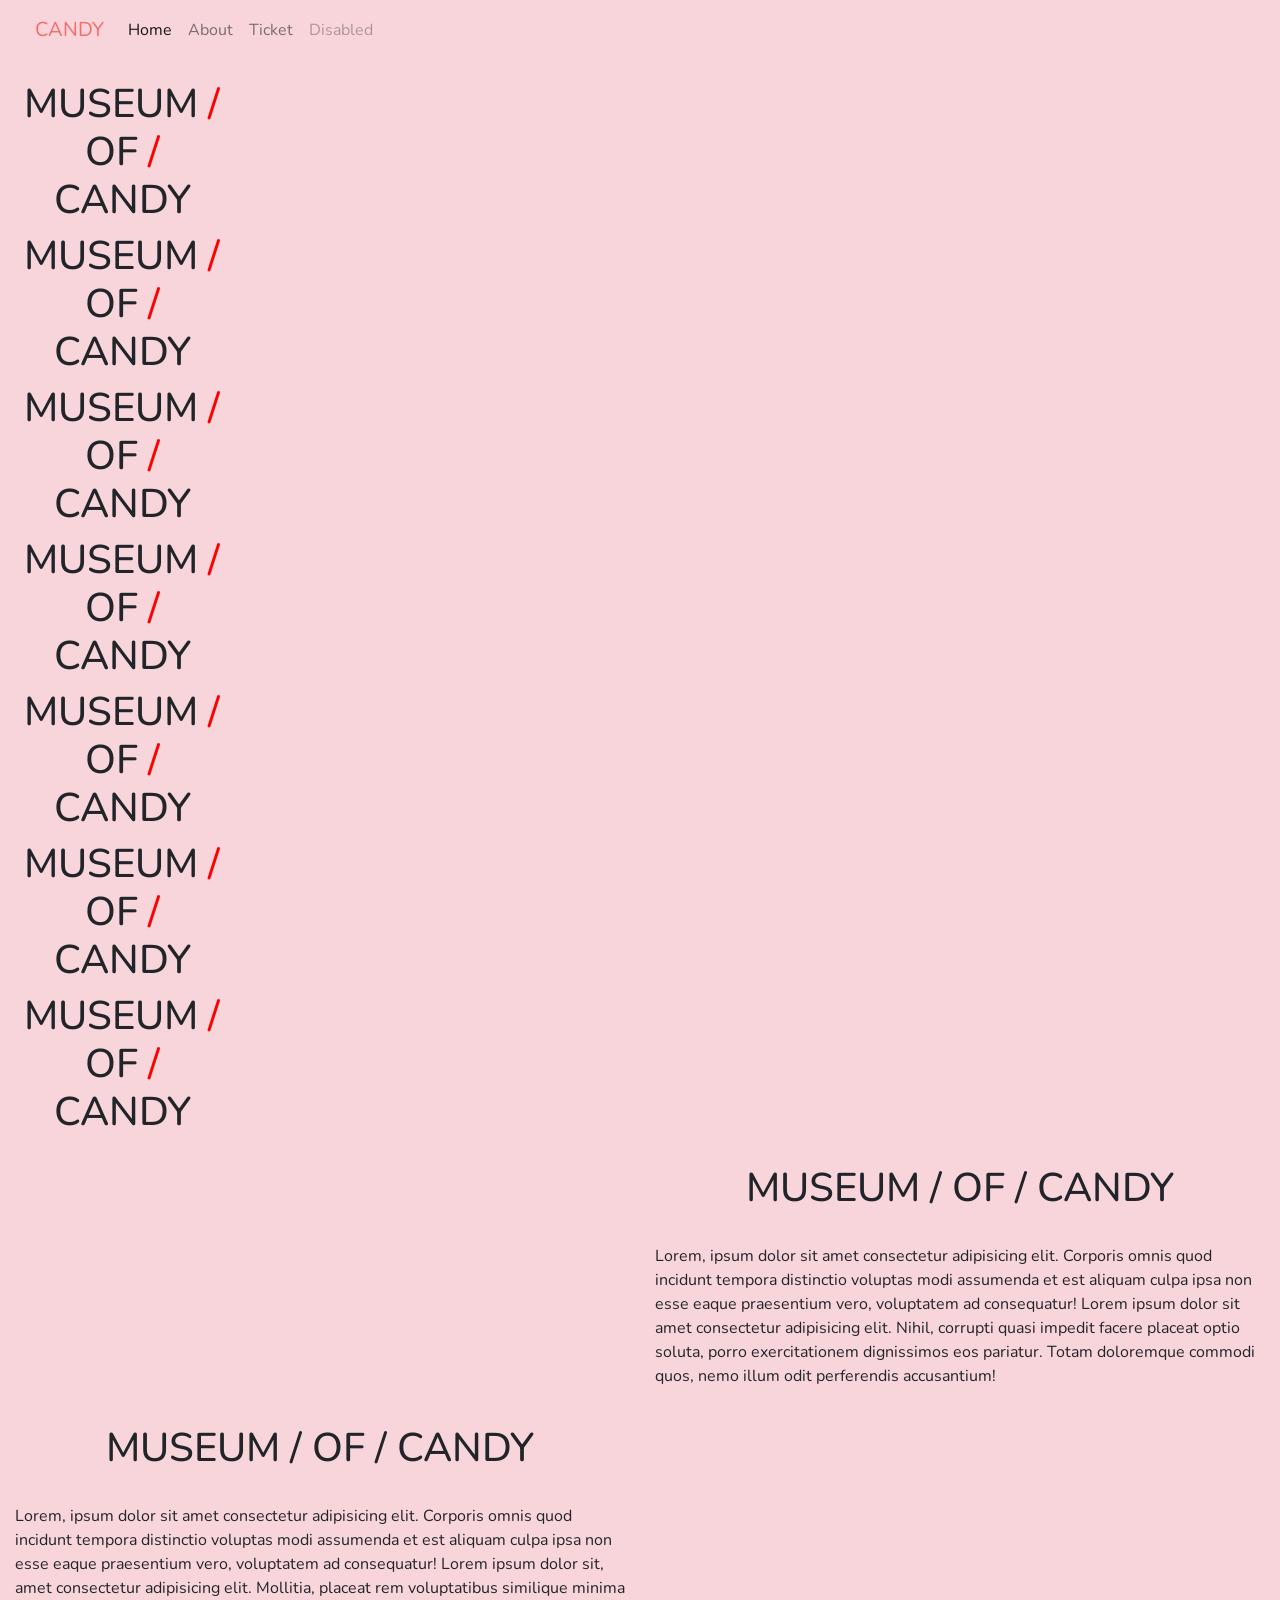
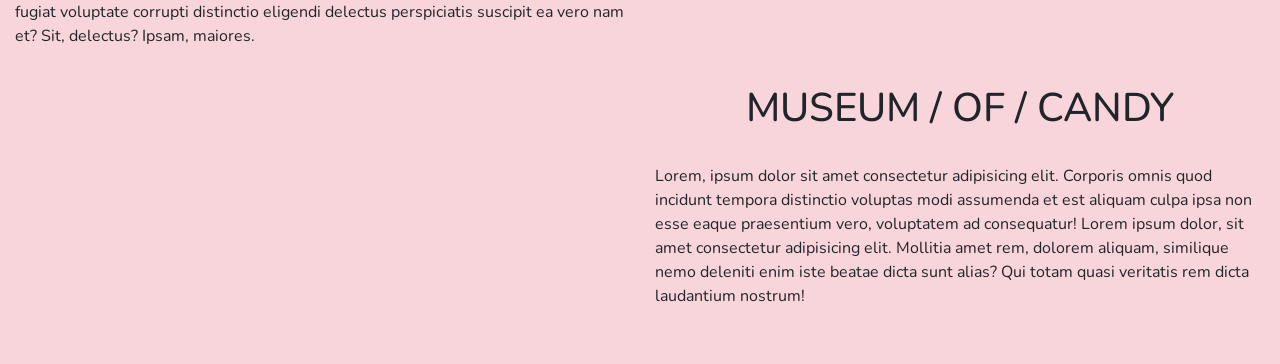
==== index.html @ e91ed73f "first commit" ====
<!doctype html>
<html lang="en">

<head>
  <!-- Required meta tags -->
  <meta charset="utf-8">
  <meta name="viewport" content="width=device-width, initial-scale=1, shrink-to-fit=no">

  <!-- Google Font -->
  <link href="https://fonts.googleapis.com/css?family=Nunito:200,300,400,700" rel="stylesheet">

  <!-- Bootstrap CSS -->
  <link rel="stylesheet" href="https://stackpath.bootstrapcdn.com/bootstrap/4.1.3/css/bootstrap.min.css"
    integrity="sha384-MCw98/SFnGE8fJT3GXwEOngsV7Zt27NXFoaoApmYm81iuXoPkFOJwJ8ERdknLPMO" crossorigin="anonymous">



  <!-- Custom JavaScript -->
  <script src="app.js"></script>

  <title>Museum of Candy</title>
</head>


<body style="font-family: Nunito;">

  <!-- Custom CSS -->
  <link rel="stylesheet" href="app.css">

  <!-- Optional JavaScript -->
  <!-- jQuery first, then Popper.js, then Bootstrap JS -->
  <script src="https://code.jquery.com/jquery-3.3.1.slim.min.js"
    integrity="sha384-q8i/X+965DzO0rT7abK41JStQIAqVgRVzpbzo5smXKp4YfRvH+8abtTE1Pi6jizo"
    crossorigin="anonymous"></script>
  <script src="https://cdnjs.cloudflare.com/ajax/libs/popper.js/1.14.3/umd/popper.min.js"
    integrity="sha384-ZMP7rVo3mIykV+2+9J3UJ46jBk0WLaUAdn689aCwoqbBJiSnjAK/l8WvCWPIPm49"
    crossorigin="anonymous"></script>
  <script src="https://stackpath.bootstrapcdn.com/bootstrap/4.1.3/js/bootstrap.min.js"
    integrity="sha384-ChfqqxuZUCnJSK3+MXmPNIyE6ZbWh2IMqE241rYiqJxyMiZ6OW/JmZQ5stwEULTy"
    crossorigin="anonymous"></script>

  <!-- here is the navigation bar -->
  <nav class="  navbar navbar-expand-lg navbar-light " id="flowcs">
    <div class="container-fluid">
      <a class="navbar-brand " id="textcolor" href="#">CANDY</a>
      <button class="navbar-toggler" type="button" data-toggle="collapse" data-target="#navbarNav"
        aria-controls="navbarNav" aria-expanded="false" aria-label="Toggle navigation">
        <span class="navbar-toggler-icon"></span>
      </button>
      <div class="collapse navbar-collapse" id="navbarNav">
        <ul class="navbar-nav">
          <li class="nav-item">
            <a class="nav-link active" aria-current="page" href="#">Home</a>
          </li>
          <li class="nav-item">
            <a class="nav-link" href="#">About</a>
          </li>
          <li class="nav-item">
            <a class="nav-link" href="#">Ticket</a>
          </li>
          <li class="nav-item">
            <a class="nav-link disabled" href="#" tabindex="-1" aria-disabled="true">Disabled</a>
          </li>
        </ul>
      </div>
    </div>
  </nav>

  <div class="pic">
    <div class="item">
      <div class="no-gutter-row align-items-center">
        <div class="col-6 hide" style="font-size: 400;">
          <h2>MUSEUM <span class="colorred">/</span> OF <span class="colorred">/</span> CANDY</h2>
          <h2>MUSEUM <span class="colorred">/</span> OF <span class="colorred">/</span> CANDY</h2>
          <h2>MUSEUM <span class="colorred">/</span> OF <span class="colorred">/</span> CANDY</h2>
          <h2>MUSEUM <span class="colorred">/</span> OF <span class="colorred">/</span> CANDY</h2>
          <h2>MUSEUM <span class="colorred">/</span> OF <span class="colorred">/</span> CANDY</h2>
          <h2>MUSEUM <span class="colorred">/</span> OF <span class="colorred">/</span> CANDY</h2>
          <h2>MUSEUM <span class="colorred">/</span> OF <span class="colorred">/</span> CANDY</h2>
        </div>
        <img src="imgs/hand2.png" alt="" class="col-6 ">
      </div>
    </div>

    <div class="item">
      <div class="no-gutter-row align-items-center justify-content-center">
        <img src="imgs/gumball.png" alt="" class="col-6 ">
        <div class="col-6 c12" style="font-size: 400;">
          <h2>MUSEUM / OF / CANDY</h2>
          <img class="lolli" src="imgs/lolli_icon.png" alt="">
          <p class="pt">Lorem, ipsum dolor sit amet consectetur adipisicing elit. Corporis omnis quod incidunt tempora
            distinctio
            voluptas modi assumenda et est aliquam culpa ipsa non esse eaque praesentium vero, voluptatem ad
            consequatur!
            Lorem ipsum dolor sit amet consectetur adipisicing elit. Nihil, corrupti quasi impedit facere placeat optio
            soluta, porro exercitationem dignissimos eos pariatur. Totam doloremque commodi quos, nemo illum odit
            perferendis accusantium!
          </p>
        </div>
      </div>
    </div>


    <div class="item">
      <div class="no-gutter-row align-items-center justify-content-center">
        <div class="col-6 c12" style="font-size: 400;">
          <h2>MUSEUM / OF / CANDY</h2>
          <img class="lolli" src="imgs/lolli_icon.png" alt="">
          <p class="pt">Lorem, ipsum dolor sit amet consectetur adipisicing elit. Corporis omnis quod incidunt tempora
            distinctio
            voluptas modi assumenda et est aliquam culpa ipsa non esse eaque praesentium vero, voluptatem ad
            consequatur!
            Lorem ipsum dolor sit, amet consectetur adipisicing elit. Mollitia, placeat rem voluptatibus similique
            minima fugiat voluptate corrupti distinctio eligendi delectus perspiciatis suscipit ea vero nam et? Sit,
            delectus? Ipsam, maiores.
          </p>
        </div>
        <img src="imgs/milk.png" alt="" class="col-6 ">
      </div>
    </div>

    <div class="item">
      <div class="no-gutter-row align-items-center justify-content-center">
        <img src="imgs/sprinkles.png" alt="" class="col-6 ">
        <div class="col-6 " style="font-size: 400;">
          <h2>MUSEUM / OF / CANDY</h2>
          <img class="lolli" src="imgs/lolli_icon.png" alt="">
          <p class="pt">Lorem, ipsum dolor sit amet consectetur adipisicing elit. Corporis omnis quod
            incidunt tempora
            distinctio
            voluptas modi assumenda et est aliquam culpa ipsa non esse eaque praesentium vero, voluptatem ad
            consequatur!
            Lorem ipsum dolor, sit amet consectetur adipisicing elit. Mollitia amet rem, dolorem aliquam, similique nemo
            deleniti enim iste beatae dicta sunt alias? Qui totam quasi veritatis rem dicta laudantium nostrum!

          </p>
        </div>
      </div>
    </div>
  </div>









</body>

</html>
---- app.css ----
body {
    background-color: rgb(248, 213, 219);
    /* height: 2000px; */
    margin: 0;
}

#flowcs {
    position: fixed;
    top: 0;
    z-index: 9999;
    width: 100%;
    padding: 10px 20px;
    background-color: rgb(248, 213, 219);
    /* 初始白色 */
    transition: background-color 0.5s linear;
    /* 平滑過渡顏色 */

}

#textcolor {
    color: rgb(250, 105, 105);
    transition: color 0.5s linear;
}

.navbar-nav .nav-link {
    color: black;
    transition: background-color 0.3s ease, color 0.3s ease;
    border-radius: 5px;
    padding: 5px 10px;
}

.navbar-nav .nav-link:hover {
    background-color: #ec4899;
    /* 粉色 */
    color: white;
}

/* 父容器 */
.pic {
    display: flex;
    flex-wrap: wrap;
    gap: 20px;
    /* 組間距離 */
    margin-top: 80px;
    margin-bottom: 40px;
}

/* 每個子項目 */
.pic .item {
    display: flex;
    text-align: center;
    align-items: center;
}

.pic .item img {
    width: 40%;
}

.pic .item h2 {
    font-size: 40px;
}

.pt {
    text-align: left;
}

.no-gutter-row {
    display: flex;
    flex-wrap: wrap;
    margin-left: 0;
    /* 取消負邊距 */
    margin-right: 0;
    /* 取消負邊距 */
}

.no-gutter-row>[class*='col-'] {
    padding-left: 15px;
    /* 保留欄位左右間距 */
    padding-right: 15px;
}

.lolli {
    width: 20% !important;
    height: auto;
}

.colorred {
    color: red;
}

@media (max-width:576px) {

    .hide {
        display: none;
    }

    .pic .item h2 {
        font-size: 2vmin;
    }

    .col-6 {
        width: 100% !important;
        /* 強制寬度 100% */
        max-width: 100% !important;
    }

    .lolli {
        display: none;
    }

    .no-gutter-row>div {
        order: 1;

    }

    /* 圖片永遠在下 */
    .no-gutter-row>img {
        order: 2;
    }


}

@media (max-width:768px) {

    .hide {
        display: none;
    }

    .pic .item h2 {
        font-size: 3vmin;
    }

    .col-6 {
        width: 100% !important;
        /* 強制寬度 100% */
        max-width: 100% !important;
    }

    .lolli {
        display: none;
    }

    .no-gutter-row>div {
        order: 1;

    }

    /* 圖片永遠在下 */
    .no-gutter-row>img {
        order: 2;
    }

}
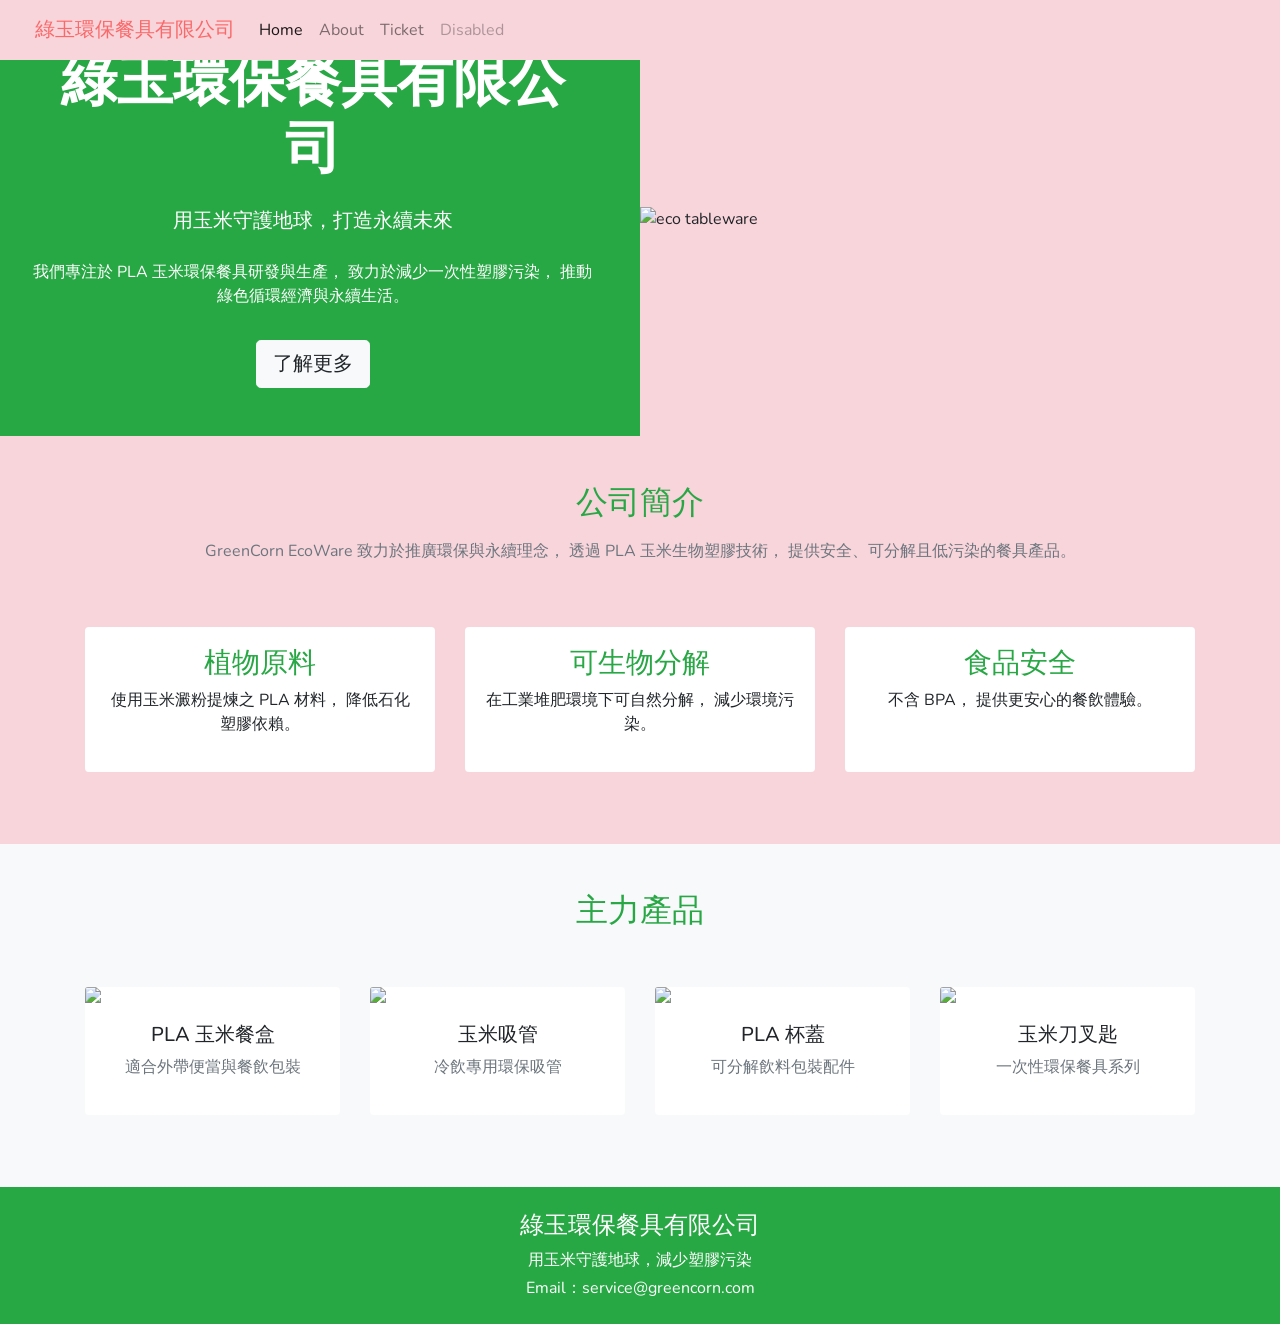
==== commit 41f5d887: "web" ====
--- a/index.html
+++ b/index.html
@@ -42,7 +42,7 @@
   <!-- here is the navigation bar -->
   <nav class="  navbar navbar-expand-lg navbar-light " id="flowcs">
     <div class="container-fluid">
-      <a class="navbar-brand " id="textcolor" href="#">CANDY</a>
+      <a class="navbar-brand " id="textcolor" href="#">綠玉環保餐具有限公司</a>
       <button class="navbar-toggler" type="button" data-toggle="collapse" data-target="#navbarNav"
         aria-controls="navbarNav" aria-expanded="false" aria-label="Toggle navigation">
         <span class="navbar-toggler-icon"></span>
@@ -66,86 +66,168 @@
     </div>
   </nav>
 
-  <div class="pic">
-    <div class="item">
-      <div class="no-gutter-row align-items-center">
-        <div class="col-6 hide" style="font-size: 400;">
-          <h2>MUSEUM <span class="colorred">/</span> OF <span class="colorred">/</span> CANDY</h2>
-          <h2>MUSEUM <span class="colorred">/</span> OF <span class="colorred">/</span> CANDY</h2>
-          <h2>MUSEUM <span class="colorred">/</span> OF <span class="colorred">/</span> CANDY</h2>
-          <h2>MUSEUM <span class="colorred">/</span> OF <span class="colorred">/</span> CANDY</h2>
-          <h2>MUSEUM <span class="colorred">/</span> OF <span class="colorred">/</span> CANDY</h2>
-          <h2>MUSEUM <span class="colorred">/</span> OF <span class="colorred">/</span> CANDY</h2>
-          <h2>MUSEUM <span class="colorred">/</span> OF <span class="colorred">/</span> CANDY</h2>
-        </div>
-        <img src="imgs/hand2.png" alt="" class="col-6 ">
-      </div>
-    </div>
-
-    <div class="item">
-      <div class="no-gutter-row align-items-center justify-content-center">
-        <img src="imgs/gumball.png" alt="" class="col-6 ">
-        <div class="col-6 c12" style="font-size: 400;">
-          <h2>MUSEUM / OF / CANDY</h2>
-          <img class="lolli" src="imgs/lolli_icon.png" alt="">
-          <p class="pt">Lorem, ipsum dolor sit amet consectetur adipisicing elit. Corporis omnis quod incidunt tempora
-            distinctio
-            voluptas modi assumenda et est aliquam culpa ipsa non esse eaque praesentium vero, voluptatem ad
-            consequatur!
-            Lorem ipsum dolor sit amet consectetur adipisicing elit. Nihil, corrupti quasi impedit facere placeat optio
-            soluta, porro exercitationem dignissimos eos pariatur. Totam doloremque commodi quos, nemo illum odit
-            perferendis accusantium!
-          </p>
-        </div>
-      </div>
-    </div>
-
-
-    <div class="item">
-      <div class="no-gutter-row align-items-center justify-content-center">
-        <div class="col-6 c12" style="font-size: 400;">
-          <h2>MUSEUM / OF / CANDY</h2>
-          <img class="lolli" src="imgs/lolli_icon.png" alt="">
-          <p class="pt">Lorem, ipsum dolor sit amet consectetur adipisicing elit. Corporis omnis quod incidunt tempora
-            distinctio
-            voluptas modi assumenda et est aliquam culpa ipsa non esse eaque praesentium vero, voluptatem ad
-            consequatur!
-            Lorem ipsum dolor sit, amet consectetur adipisicing elit. Mollitia, placeat rem voluptatibus similique
-            minima fugiat voluptate corrupti distinctio eligendi delectus perspiciatis suscipit ea vero nam et? Sit,
-            delectus? Ipsam, maiores.
-          </p>
-        </div>
-        <img src="imgs/milk.png" alt="" class="col-6 ">
-      </div>
-    </div>
-
-    <div class="item">
-      <div class="no-gutter-row align-items-center justify-content-center">
-        <img src="imgs/sprinkles.png" alt="" class="col-6 ">
-        <div class="col-6 " style="font-size: 400;">
-          <h2>MUSEUM / OF / CANDY</h2>
-          <img class="lolli" src="imgs/lolli_icon.png" alt="">
-          <p class="pt">Lorem, ipsum dolor sit amet consectetur adipisicing elit. Corporis omnis quod
-            incidunt tempora
-            distinctio
-            voluptas modi assumenda et est aliquam culpa ipsa non esse eaque praesentium vero, voluptatem ad
-            consequatur!
-            Lorem ipsum dolor, sit amet consectetur adipisicing elit. Mollitia amet rem, dolorem aliquam, similique nemo
-            deleniti enim iste beatae dicta sunt alias? Qui totam quasi veritatis rem dicta laudantium nostrum!
-
-          </p>
-        </div>
-      </div>
-    </div>
-  </div>
-
-
-
-
-
-
-
-
+  <!-- Hero Section -->
+  <section class="container-fluid px-0">
+    <div class="row align-items-center">
+
+      <div class="col-lg-6 text-center text-white bg-success p-5">
+        <h1 class="display-4 font-weight-bold">綠玉環保餐具有限公司</h1>
+        <p class="lead mt-4">
+          用玉米守護地球，打造永續未來
+        </p>
+
+        <p class="mt-4">
+          我們專注於 PLA 玉米環保餐具研發與生產，
+          致力於減少一次性塑膠污染，
+          推動綠色循環經濟與永續生活。
+        </p>
+
+        <button class="btn btn-light btn-lg mt-3">
+          了解更多
+        </button>
+      </div>
+
+      <div class="col-lg-6 px-0">
+        <img class="img-fluid"
+          src="https://images.unsplash.com/photo-1495474472287-4d71bcdd2085?auto=format&fit=crop&w=1200&q=80"
+          alt="eco tableware">
+      </div>
+
+    </div>
+  </section>
+
+  <!-- Company Introduction -->
+  <section class="container py-5">
+
+    <div class="row text-center mb-5">
+      <div class="col">
+        <h2 class="display-5 text-success">公司簡介</h2>
+        <p class="mt-3 text-muted">
+          GreenCorn EcoWare 致力於推廣環保與永續理念，
+          透過 PLA 玉米生物塑膠技術，
+          提供安全、可分解且低污染的餐具產品。
+        </p>
+      </div>
+    </div>
+
+    <div class="row">
+
+      <div class="col-md-4 text-center mb-4">
+        <div class="card shadow border-0 h-100">
+          <div class="card-body">
+            <h3 class="text-success">植物原料</h3>
+            <p>
+              使用玉米澱粉提煉之 PLA 材料，
+              降低石化塑膠依賴。
+            </p>
+          </div>
+        </div>
+      </div>
+
+      <div class="col-md-4 text-center mb-4">
+        <div class="card shadow border-0 h-100">
+          <div class="card-body">
+            <h3 class="text-success">可生物分解</h3>
+            <p>
+              在工業堆肥環境下可自然分解，
+              減少環境污染。
+            </p>
+          </div>
+        </div>
+      </div>
+
+      <div class="col-md-4 text-center mb-4">
+        <div class="card shadow border-0 h-100">
+          <div class="card-body">
+            <h3 class="text-success">食品安全</h3>
+            <p>
+              不含 BPA，
+              提供更安心的餐飲體驗。
+            </p>
+          </div>
+        </div>
+      </div>
+
+    </div>
+  </section>
+
+  <!-- Products -->
+  <section class="container-fluid bg-light py-5">
+
+    <div class="container">
+
+      <div class="row text-center mb-5">
+        <div class="col">
+          <h2 class="display-5 text-success">主力產品</h2>
+        </div>
+      </div>
+
+      <div class="row">
+
+        <div class="col-md-3 mb-4">
+          <div class="card border-0 shadow h-100">
+            <img class="card-img-top"
+              src="https://images.unsplash.com/photo-1520607162513-77705c0f0d4a?auto=format&fit=crop&w=800&q=80">
+            <div class="card-body text-center">
+              <h5>PLA 玉米餐盒</h5>
+              <p class="text-muted">適合外帶便當與餐飲包裝</p>
+            </div>
+          </div>
+        </div>
+
+        <div class="col-md-3 mb-4">
+          <div class="card border-0 shadow h-100">
+            <img class="card-img-top"
+              src="https://images.unsplash.com/photo-1513558161293-cdaf765ed2fd?auto=format&fit=crop&w=800&q=80">
+            <div class="card-body text-center">
+              <h5>玉米吸管</h5>
+              <p class="text-muted">冷飲專用環保吸管</p>
+            </div>
+          </div>
+        </div>
+
+        <div class="col-md-3 mb-4">
+          <div class="card border-0 shadow h-100">
+            <img class="card-img-top"
+              src="https://images.unsplash.com/photo-1504754524776-8f4f37790ca0?auto=format&fit=crop&w=800&q=80">
+            <div class="card-body text-center">
+              <h5>PLA 杯蓋</h5>
+              <p class="text-muted">可分解飲料包裝配件</p>
+            </div>
+          </div>
+        </div>
+
+        <div class="col-md-3 mb-4">
+          <div class="card border-0 shadow h-100">
+            <img class="card-img-top"
+              src="https://images.unsplash.com/photo-1490645935967-10de6ba17061?auto=format&fit=crop&w=800&q=80">
+            <div class="card-body text-center">
+              <h5>玉米刀叉匙</h5>
+              <p class="text-muted">一次性環保餐具系列</p>
+            </div>
+          </div>
+        </div>
+
+      </div>
+
+    </div>
+
+  </section>
+
+  <!-- Footer -->
+  <footer class="bg-success text-white text-center py-4">
+
+    <h4>綠玉環保餐具有限公司</h4>
+
+    <p class="mb-1">
+      用玉米守護地球，減少塑膠污染
+    </p>
+
+    <p class="mb-0">
+      Email：service@greencorn.com
+    </p>
+
+  </footer>
 
 </body>
 
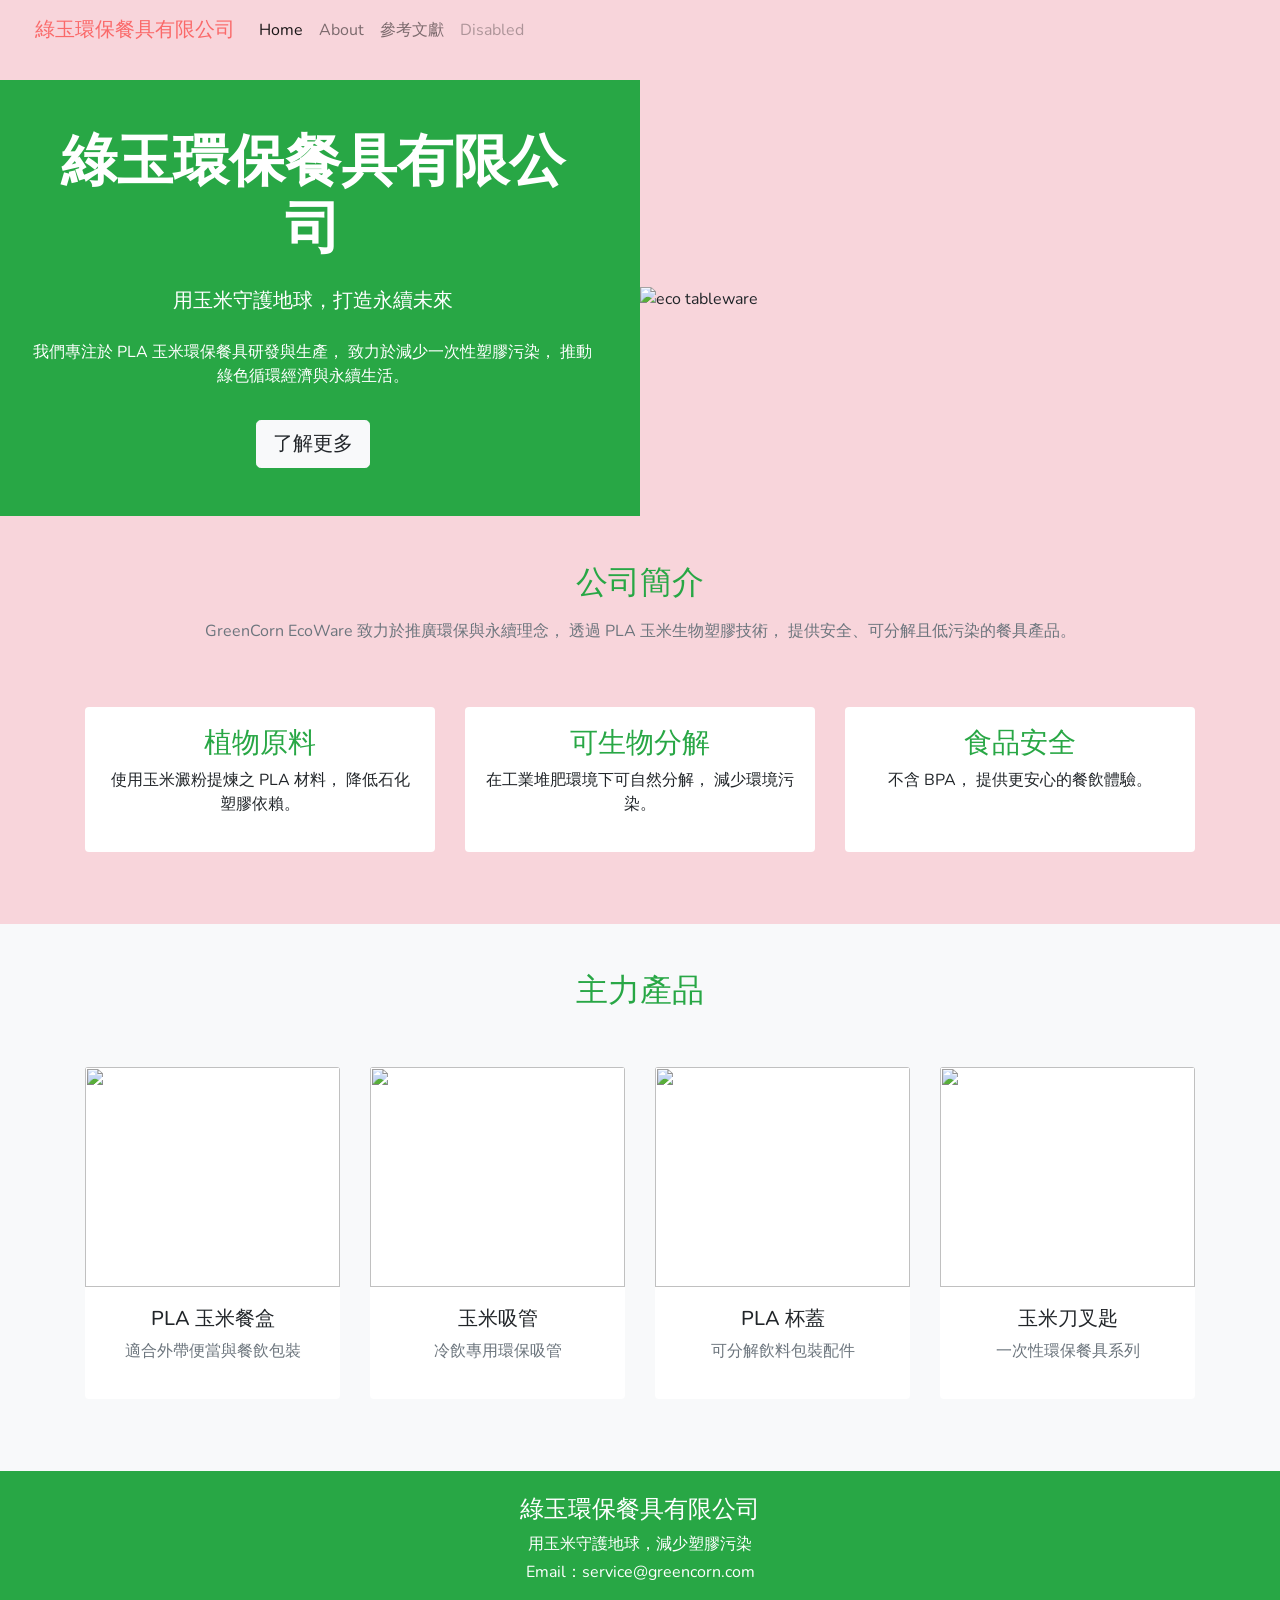
==== commit 3bd0a1ea: "wweb" ====
--- a/index.html
+++ b/index.html
@@ -56,7 +56,7 @@
             <a class="nav-link" href="#">About</a>
           </li>
           <li class="nav-item">
-            <a class="nav-link" href="#">Ticket</a>
+            <a class="nav-link" href="doc.html">參考文獻</a>
           </li>
           <li class="nav-item">
             <a class="nav-link disabled" href="#" tabindex="-1" aria-disabled="true">Disabled</a>
--- a/app.css
+++ b/app.css
@@ -1,7 +1,7 @@
 body {
     background-color: rgb(248, 213, 219);
-    /* height: 2000px; */
     margin: 0;
+    padding-top: 80px;
 }
 
 #flowcs {
@@ -11,10 +11,7 @@
     width: 100%;
     padding: 10px 20px;
     background-color: rgb(248, 213, 219);
-    /* 初始白色 */
     transition: background-color 0.5s linear;
-    /* 平滑過渡顏色 */
-
 }
 
 #textcolor {
@@ -24,131 +21,54 @@
 
 .navbar-nav .nav-link {
     color: black;
-    transition: background-color 0.3s ease, color 0.3s ease;
     border-radius: 5px;
     padding: 5px 10px;
+    transition: .3s;
 }
 
 .navbar-nav .nav-link:hover {
     background-color: #ec4899;
-    /* 粉色 */
     color: white;
 }
 
-/* 父容器 */
 .pic {
     display: flex;
     flex-wrap: wrap;
     gap: 20px;
-    /* 組間距離 */
     margin-top: 80px;
     margin-bottom: 40px;
 }
 
-/* 每個子項目 */
 .pic .item {
     display: flex;
+    align-items: center;
     text-align: center;
-    align-items: center;
 }
 
 .pic .item img {
-    width: 40%;
+    width: 100%;
+    max-width: 300px;
+    height: auto;
 }
 
 .pic .item h2 {
-    font-size: 40px;
+    font-size: clamp(18px, 4vw, 40px);
 }
 
-.pt {
-    text-align: left;
-}
+@media (max-width:768px) {
 
-.no-gutter-row {
-    display: flex;
-    flex-wrap: wrap;
-    margin-left: 0;
-    /* 取消負邊距 */
-    margin-right: 0;
-    /* 取消負邊距 */
-}
-
-.no-gutter-row>[class*='col-'] {
-    padding-left: 15px;
-    /* 保留欄位左右間距 */
-    padding-right: 15px;
-}
-
-.lolli {
-    width: 20% !important;
-    height: auto;
-}
-
-.colorred {
-    color: red;
-}
-
-@media (max-width:576px) {
-
-    .hide {
-        display: none;
-    }
-
-    .pic .item h2 {
-        font-size: 2vmin;
-    }
-
-    .col-6 {
-        width: 100% !important;
-        /* 強制寬度 100% */
-        max-width: 100% !important;
-    }
-
+    .hide,
     .lolli {
         display: none;
     }
 
-    .no-gutter-row>div {
-        order: 1;
-
+    .mobile-full {
+        width: 100%;
+        max-width: 100%;
     }
-
-    /* 圖片永遠在下 */
-    .no-gutter-row>img {
-        order: 2;
-    }
-
-
 }
 
-@media (max-width:768px) {
-
-    .hide {
-        display: none;
-    }
-
-    .pic .item h2 {
-        font-size: 3vmin;
-    }
-
-    .col-6 {
-        width: 100% !important;
-        /* 強制寬度 100% */
-        max-width: 100% !important;
-    }
-
-    .lolli {
-        display: none;
-    }
-
-    .no-gutter-row>div {
-        order: 1;
-
-    }
-
-    /* 圖片永遠在下 */
-    .no-gutter-row>img {
-        order: 2;
-    }
-
+.card-img-top {
+    height: 220px;
+    object-fit: cover;
 }
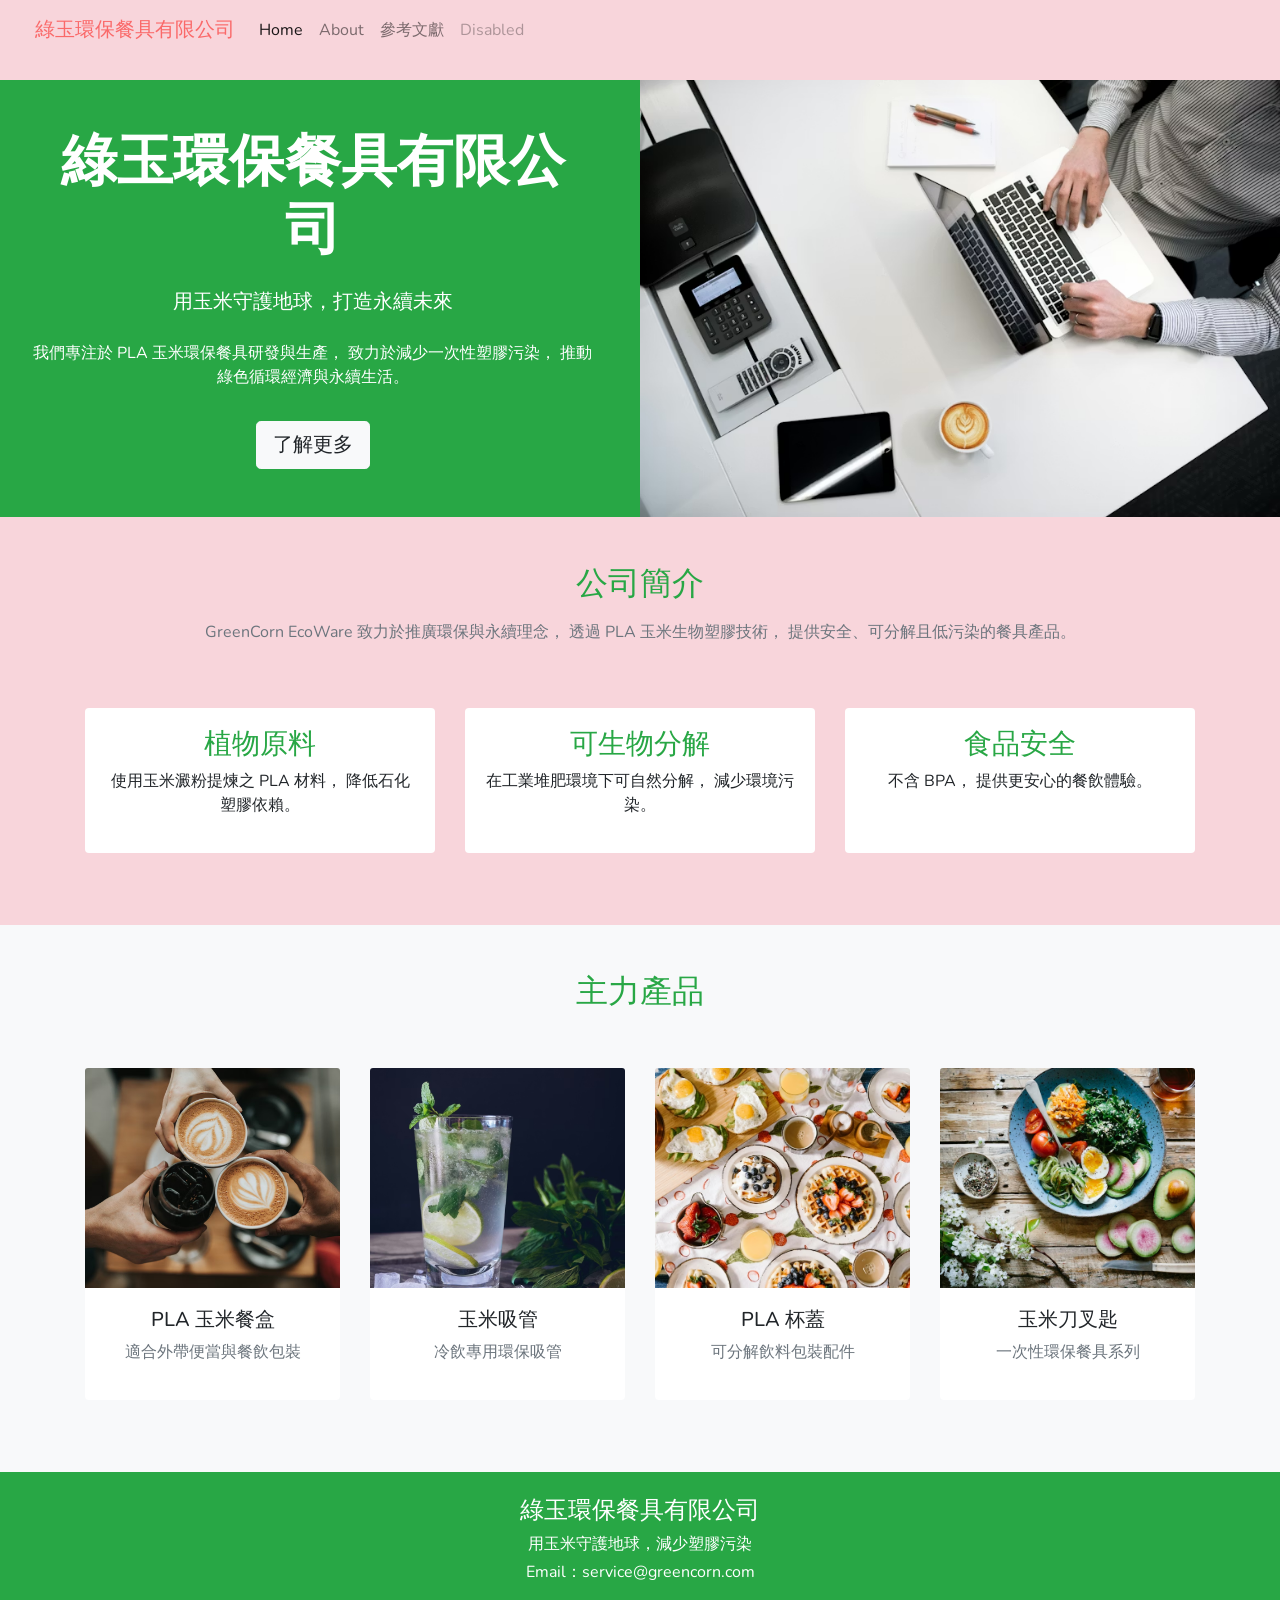
==== commit 68b96cb0: "add pic" ====
--- a/index.html
+++ b/index.html
@@ -88,9 +88,7 @@
       </div>
 
       <div class="col-lg-6 px-0">
-        <img class="img-fluid"
-          src="https://images.unsplash.com/photo-1495474472287-4d71bcdd2085?auto=format&fit=crop&w=1200&q=80"
-          alt="eco tableware">
+        <img class="img-fluid" src="imgs/photo-1520607162513-77705c0f0d4a.avif" alt="eco tableware">
       </div>
 
     </div>
@@ -166,8 +164,7 @@
 
         <div class="col-md-3 mb-4">
           <div class="card border-0 shadow h-100">
-            <img class="card-img-top"
-              src="https://images.unsplash.com/photo-1520607162513-77705c0f0d4a?auto=format&fit=crop&w=800&q=80">
+            <img class="card-img-top" src="imgs/photo-1495474472287-4d71bcdd2085.avif">
             <div class="card-body text-center">
               <h5>PLA 玉米餐盒</h5>
               <p class="text-muted">適合外帶便當與餐飲包裝</p>
@@ -177,8 +174,7 @@
 
         <div class="col-md-3 mb-4">
           <div class="card border-0 shadow h-100">
-            <img class="card-img-top"
-              src="https://images.unsplash.com/photo-1513558161293-cdaf765ed2fd?auto=format&fit=crop&w=800&q=80">
+            <img class="card-img-top" src="imgs/photo-1513558161293-cdaf765ed2fd3.avif">
             <div class="card-body text-center">
               <h5>玉米吸管</h5>
               <p class="text-muted">冷飲專用環保吸管</p>
@@ -188,8 +184,7 @@
 
         <div class="col-md-3 mb-4">
           <div class="card border-0 shadow h-100">
-            <img class="card-img-top"
-              src="https://images.unsplash.com/photo-1504754524776-8f4f37790ca0?auto=format&fit=crop&w=800&q=80">
+            <img class="card-img-top" src="imgs/photo-1504754524776-8f4f37790ca04.avif">
             <div class="card-body text-center">
               <h5>PLA 杯蓋</h5>
               <p class="text-muted">可分解飲料包裝配件</p>
@@ -199,8 +194,7 @@
 
         <div class="col-md-3 mb-4">
           <div class="card border-0 shadow h-100">
-            <img class="card-img-top"
-              src="https://images.unsplash.com/photo-1490645935967-10de6ba17061?auto=format&fit=crop&w=800&q=80">
+            <img class="card-img-top" src="imgs/photo-1490645935967-10de6ba170615.avif">
             <div class="card-body text-center">
               <h5>玉米刀叉匙</h5>
               <p class="text-muted">一次性環保餐具系列</p>
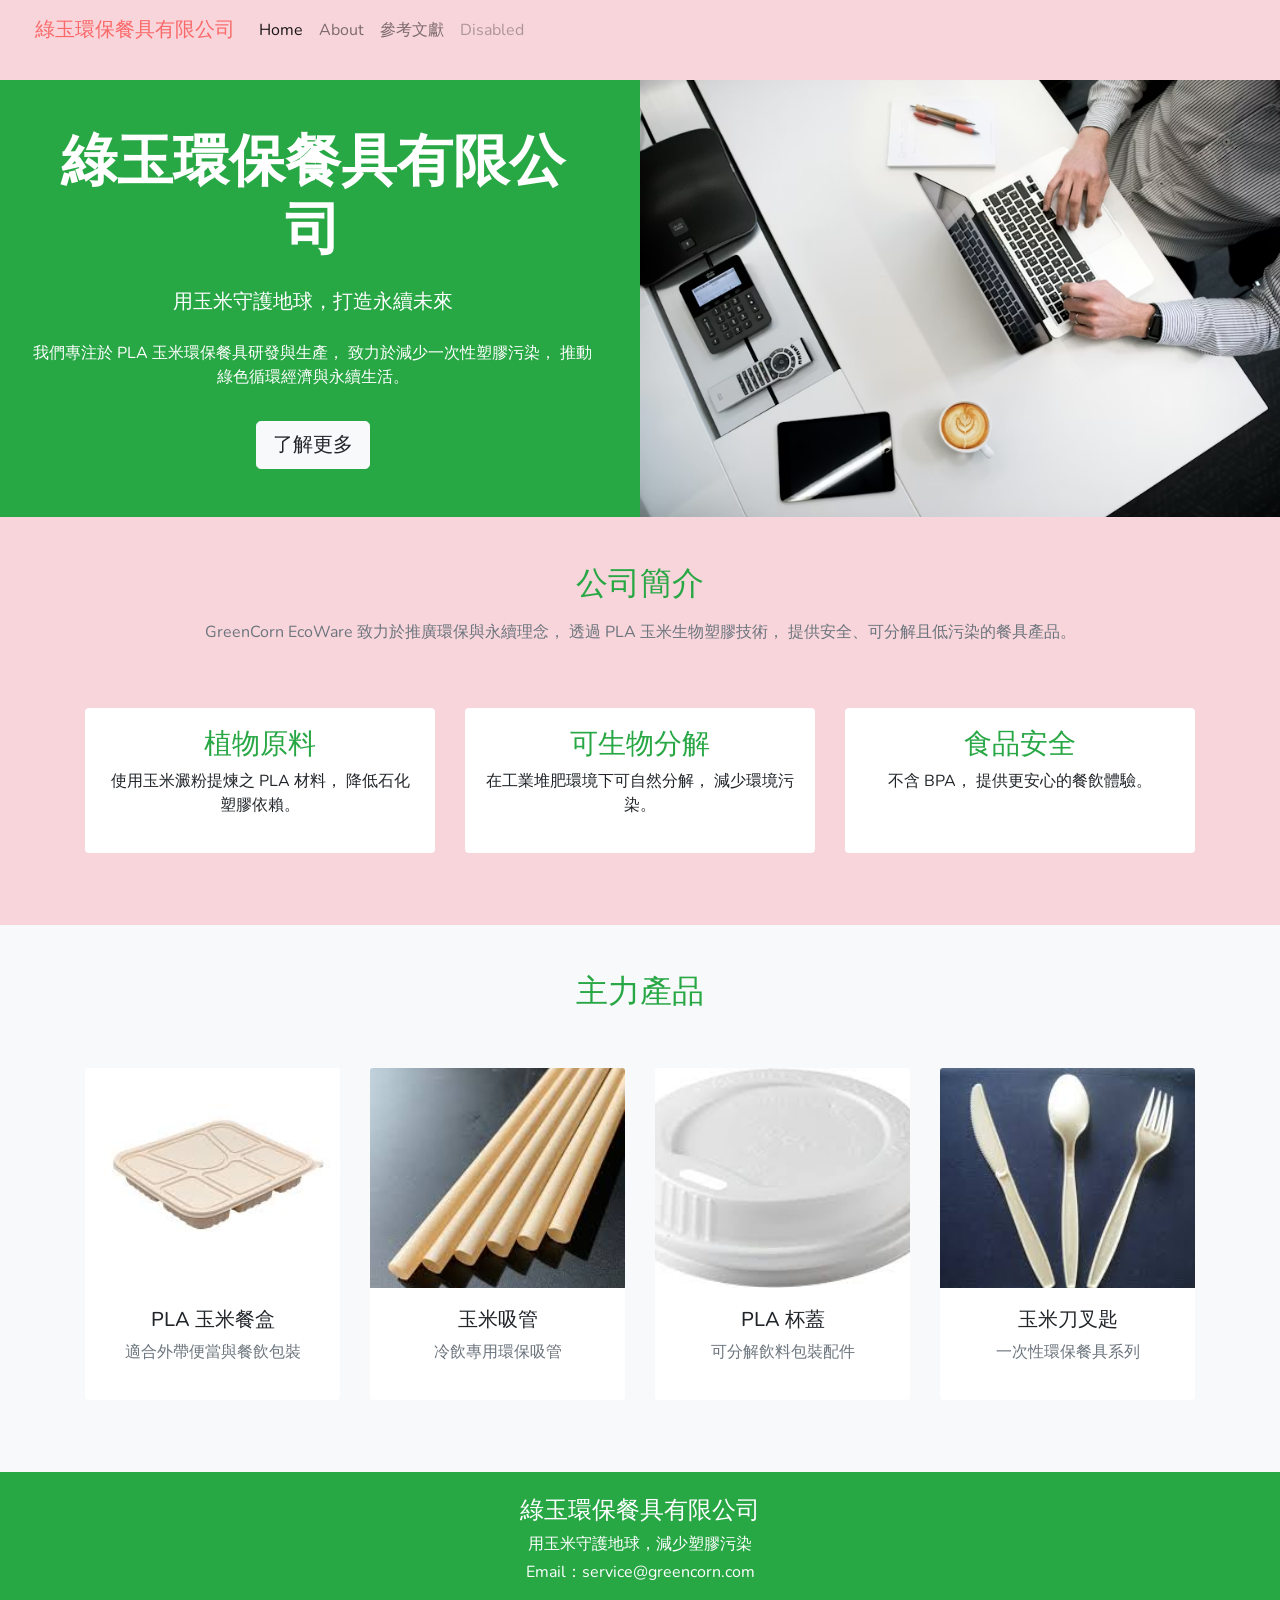
==== commit ade3e403: "add pic" ====
--- a/index.html
+++ b/index.html
@@ -18,7 +18,7 @@
   <!-- Custom JavaScript -->
   <script src="app.js"></script>
 
-  <title>Museum of Candy</title>
+  <title>GreenCorn EcoWare Co., Ltd.</title>
 </head>
 
 
@@ -164,7 +164,7 @@
 
         <div class="col-md-3 mb-4">
           <div class="card border-0 shadow h-100">
-            <img class="card-img-top" src="imgs/photo-1495474472287-4d71bcdd2085.avif">
+            <img class="card-img-top" src="imgs/1.jpg">
             <div class="card-body text-center">
               <h5>PLA 玉米餐盒</h5>
               <p class="text-muted">適合外帶便當與餐飲包裝</p>
@@ -174,7 +174,7 @@
 
         <div class="col-md-3 mb-4">
           <div class="card border-0 shadow h-100">
-            <img class="card-img-top" src="imgs/photo-1513558161293-cdaf765ed2fd3.avif">
+            <img class="card-img-top" src="imgs/2.jpg">
             <div class="card-body text-center">
               <h5>玉米吸管</h5>
               <p class="text-muted">冷飲專用環保吸管</p>
@@ -184,7 +184,7 @@
 
         <div class="col-md-3 mb-4">
           <div class="card border-0 shadow h-100">
-            <img class="card-img-top" src="imgs/photo-1504754524776-8f4f37790ca04.avif">
+            <img class="card-img-top" src="imgs/3.jpg">
             <div class="card-body text-center">
               <h5>PLA 杯蓋</h5>
               <p class="text-muted">可分解飲料包裝配件</p>
@@ -194,7 +194,7 @@
 
         <div class="col-md-3 mb-4">
           <div class="card border-0 shadow h-100">
-            <img class="card-img-top" src="imgs/photo-1490645935967-10de6ba170615.avif">
+            <img class="card-img-top" src="imgs/4.jpg">
             <div class="card-body text-center">
               <h5>玉米刀叉匙</h5>
               <p class="text-muted">一次性環保餐具系列</p>
